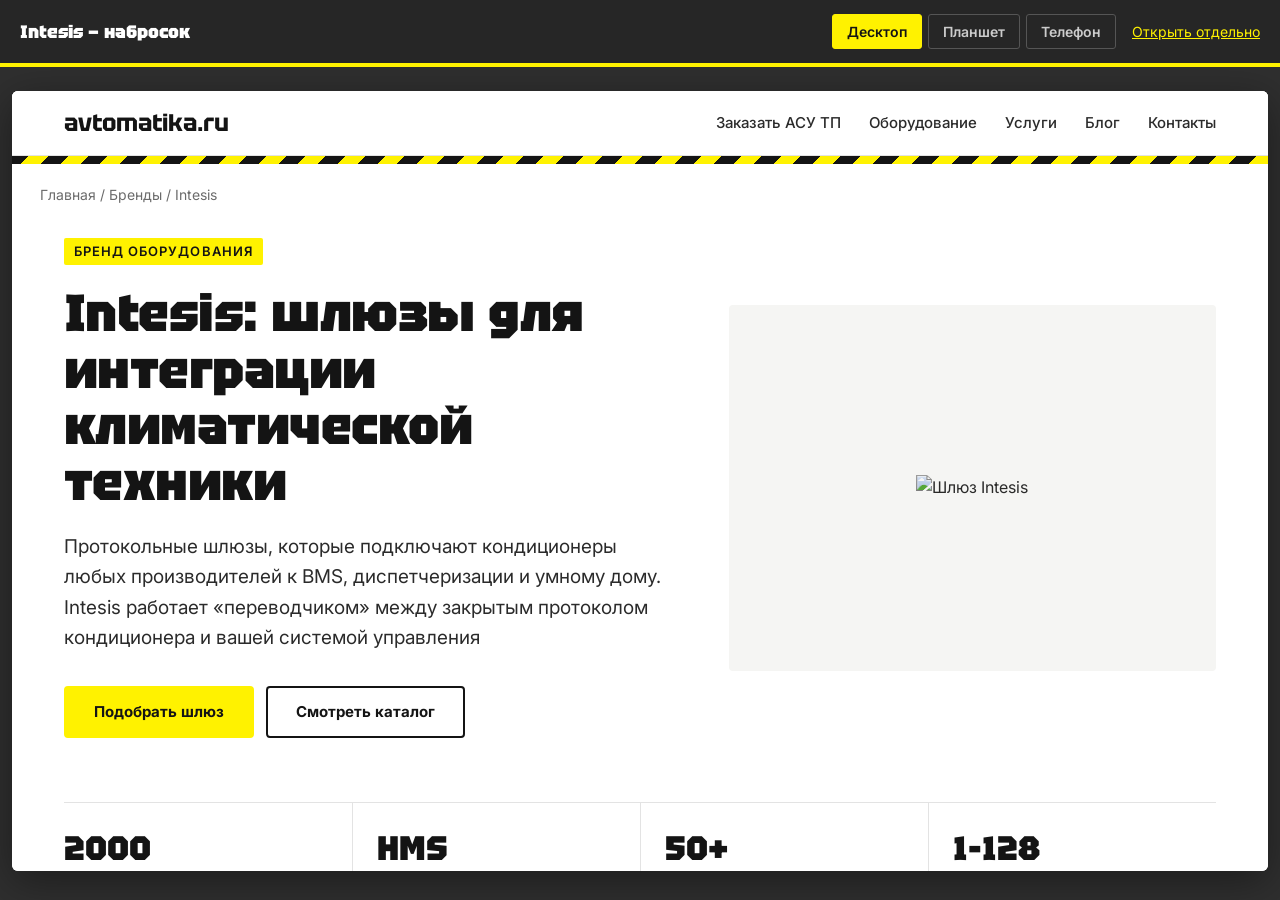
==== index.html @ df0c2a92 "Набросок редизайна страницы Intesis" ====
<!doctype html>
<html lang="ru">
<head>
<meta charset="utf-8">
<meta name="viewport" content="width=device-width, initial-scale=1">
<meta name="robots" content="noindex, nofollow">
<title>avtomatika.ru — набросок редизайна</title>
<link href="https://fonts.googleapis.com/css2?family=Inter:wght@400;600;700&family=Tektur:wght@900&display=swap" rel="stylesheet">
<style>
  *{box-sizing:border-box;margin:0;padding:0}
  body{font:400 15px/1.5 Inter,sans-serif;background:#2f2f2f;color:#ddd;min-height:100vh;display:flex;flex-direction:column}
  .bar{display:flex;align-items:center;gap:16px;flex-wrap:wrap;padding:14px 20px;background:#262626;border-bottom:4px solid #fff200}
  .bar b{font:900 18px Tektur;color:#fff;margin-right:auto}
  .tabs{display:flex;gap:6px}
  .tabs button{font:600 14px Inter;background:transparent;color:#ccc;border:1px solid #555;border-radius:3px;padding:8px 14px;cursor:pointer}
  .tabs button.on{background:#fff200;color:#141414;border-color:#fff200}
  .bar a{color:#fff200;font-size:14px}
  .stage{flex:1;display:flex;justify-content:center;padding:24px 12px;overflow:auto}
  iframe{background:#fff;border:0;border-radius:6px;box-shadow:0 10px 40px rgba(0,0,0,.4);height:calc(100vh - 120px);transition:width .25s}
</style>
</head>
<body>
<div class="bar">
  <b>Intesis — набросок</b>
  <div class="tabs">
    <button data-w="100%" class="on">Десктоп</button>
    <button data-w="820px">Планшет</button>
    <button data-w="390px">Телефон</button>
  </div>
  <a href="intesis.html" target="_blank">Открыть отдельно</a>
</div>
<div class="stage"><iframe id="f" src="intesis.html" style="width:100%"></iframe></div>
<script>
  const f=document.getElementById('f');
  const set=w=>{f.style.width=w;document.querySelectorAll('.tabs button').forEach(b=>b.classList.toggle('on',b.dataset.w===w))};
  document.querySelectorAll('.tabs button').forEach(b=>b.onclick=()=>{set(b.dataset.w);location.hash=b.textContent.trim()});
  const h=decodeURIComponent(location.hash.slice(1));
  document.querySelectorAll('.tabs button').forEach(b=>{if(b.textContent.trim()===h)set(b.dataset.w)});
</script>
</body>
</html>
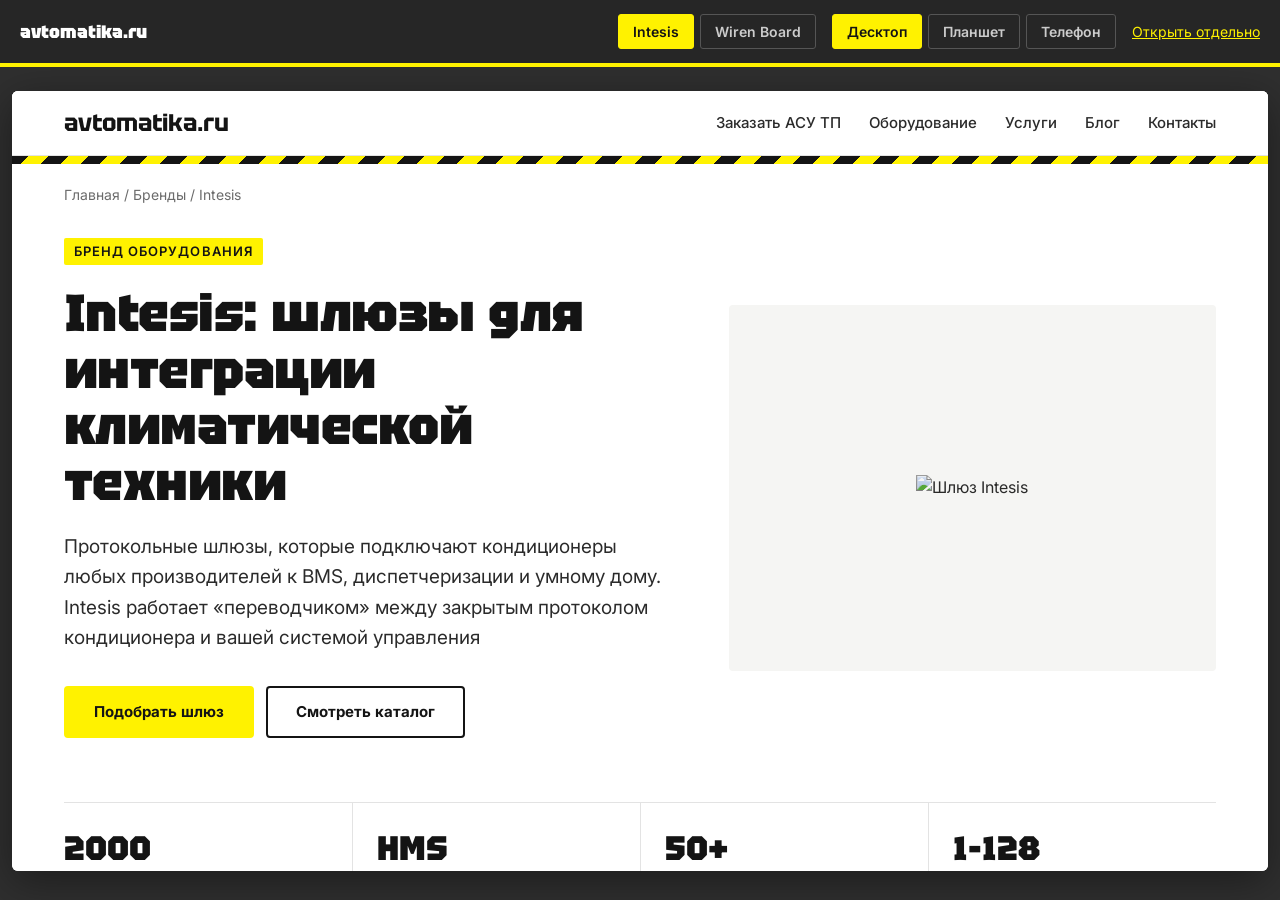
==== commit 15cbcbd7: "Wiren Board, светлая форма с инженером, линейка Intesis, общий style.css Co-Authored-By: Claude Opus" ====
--- a/index.html
+++ b/index.html
@@ -4,7 +4,7 @@
 <meta charset="utf-8">
 <meta name="viewport" content="width=device-width, initial-scale=1">
 <meta name="robots" content="noindex, nofollow">
-<title>avtomatika.ru — набросок редизайна</title>
+<title>avtomatika.ru — редизайн двух страниц</title>
 <link href="https://fonts.googleapis.com/css2?family=Inter:wght@400;600;700&family=Tektur:wght@900&display=swap" rel="stylesheet">
 <style>
   *{box-sizing:border-box;margin:0;padding:0}
@@ -21,21 +21,35 @@
 </head>
 <body>
 <div class="bar">
-  <b>Intesis — набросок</b>
-  <div class="tabs">
+  <b>avtomatika.ru</b>
+  <div class="tabs pages">
+    <button data-p="intesis.html" class="on">Intesis</button>
+    <button data-p="wiren-board.html">Wiren Board</button>
+  </div>
+  <div class="tabs sizes">
     <button data-w="100%" class="on">Десктоп</button>
     <button data-w="820px">Планшет</button>
     <button data-w="390px">Телефон</button>
   </div>
-  <a href="intesis.html" target="_blank">Открыть отдельно</a>
+  <a id="solo" href="intesis.html" target="_blank">Открыть отдельно</a>
 </div>
 <div class="stage"><iframe id="f" src="intesis.html" style="width:100%"></iframe></div>
 <script>
-  const f=document.getElementById('f');
-  const set=w=>{f.style.width=w;document.querySelectorAll('.tabs button').forEach(b=>b.classList.toggle('on',b.dataset.w===w))};
-  document.querySelectorAll('.tabs button').forEach(b=>b.onclick=()=>{set(b.dataset.w);location.hash=b.textContent.trim()});
-  const h=decodeURIComponent(location.hash.slice(1));
-  document.querySelectorAll('.tabs button').forEach(b=>{if(b.textContent.trim()===h)set(b.dataset.w)});
+  const f=document.getElementById('f'),solo=document.getElementById('solo');
+  const st={p:'intesis.html',w:'100%'};
+  const apply=()=>{
+    if(!f.src.endsWith(st.p))f.src=st.p;
+    f.style.width=st.w;solo.href=st.p;
+    document.querySelectorAll('.sizes button').forEach(b=>b.classList.toggle('on',b.dataset.w===st.w));
+    document.querySelectorAll('.pages button').forEach(b=>b.classList.toggle('on',b.dataset.p===st.p));
+    history.replaceState(null,'','#'+st.p.replace('.html','')+'/'+st.w);
+  };
+  document.querySelectorAll('.sizes button').forEach(b=>b.onclick=()=>{st.w=b.dataset.w;apply()});
+  document.querySelectorAll('.pages button').forEach(b=>b.onclick=()=>{st.p=b.dataset.p;apply()});
+  const [p,w]=decodeURIComponent(location.hash.slice(1)).split('/');
+  if(p==='wiren-board')st.p='wiren-board.html';
+  if(['100%','820px','390px'].includes(w))st.w=w;
+  apply();
 </script>
 </body>
 </html>
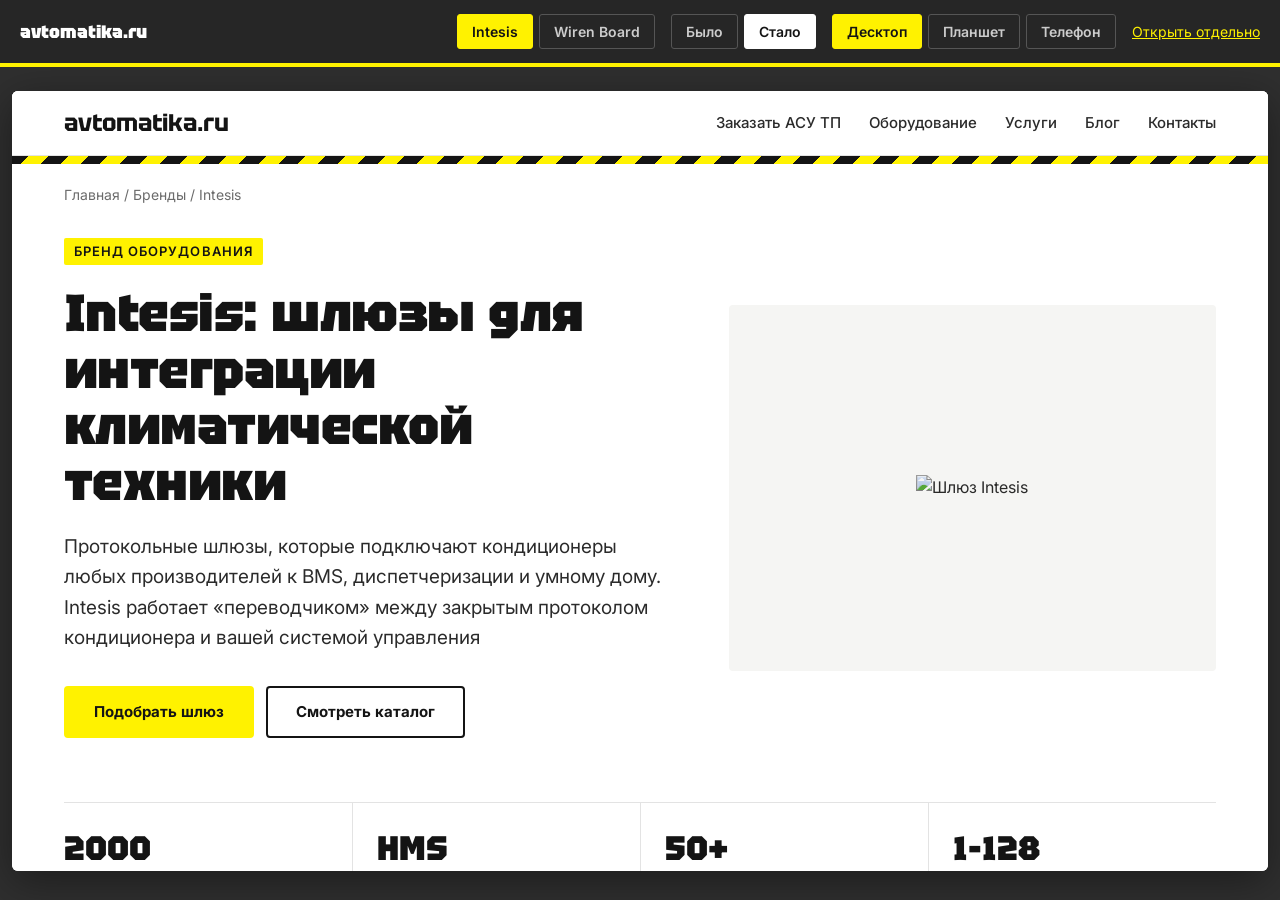
==== commit f60b39ee: "Переключатель было/стало: «было» показывает живую страницу сайта Co-Authored-By: Claude Opus 5.5 <no" ====
--- a/index.html
+++ b/index.html
@@ -14,6 +14,7 @@
   .tabs{display:flex;gap:6px}
   .tabs button{font:600 14px Inter;background:transparent;color:#ccc;border:1px solid #555;border-radius:3px;padding:8px 14px;cursor:pointer}
   .tabs button.on{background:#fff200;color:#141414;border-color:#fff200}
+  .ver button.on{background:#fff;color:#141414;border-color:#fff}
   .bar a{color:#fff200;font-size:14px}
   .stage{flex:1;display:flex;justify-content:center;padding:24px 12px;overflow:auto}
   iframe{background:#fff;border:0;border-radius:6px;box-shadow:0 10px 40px rgba(0,0,0,.4);height:calc(100vh - 120px);transition:width .25s}
@@ -26,6 +27,10 @@
     <button data-p="intesis.html" class="on">Intesis</button>
     <button data-p="wiren-board.html">Wiren Board</button>
   </div>
+  <div class="tabs ver">
+    <button data-v="old">Было</button>
+    <button data-v="new" class="on">Стало</button>
+  </div>
   <div class="tabs sizes">
     <button data-w="100%" class="on">Десктоп</button>
     <button data-w="820px">Планшет</button>
@@ -36,19 +41,24 @@
 <div class="stage"><iframe id="f" src="intesis.html" style="width:100%"></iframe></div>
 <script>
   const f=document.getElementById('f'),solo=document.getElementById('solo');
-  const st={p:'intesis.html',w:'100%'};
+  const st={p:'intesis.html',w:'100%',v:'new'};
+  const live={'intesis.html':'https://avtomatika.ru/brands/Intesis','wiren-board.html':'https://avtomatika.ru/uslugi/programmirovanie-wiren-board'};
   const apply=()=>{
-    if(!f.src.endsWith(st.p))f.src=st.p;
-    f.style.width=st.w;solo.href=st.p;
+    const src=st.v==='old'?live[st.p]:st.p;
+    if(f.getAttribute('src')!==src)f.setAttribute('src',src);
+    f.style.width=st.w;solo.href=src;
+    document.querySelectorAll('.ver button').forEach(b=>b.classList.toggle('on',b.dataset.v===st.v));
     document.querySelectorAll('.sizes button').forEach(b=>b.classList.toggle('on',b.dataset.w===st.w));
     document.querySelectorAll('.pages button').forEach(b=>b.classList.toggle('on',b.dataset.p===st.p));
-    history.replaceState(null,'','#'+st.p.replace('.html','')+'/'+st.w);
+    history.replaceState(null,'','#'+st.p.replace('.html','')+'/'+st.w+'/'+st.v);
   };
   document.querySelectorAll('.sizes button').forEach(b=>b.onclick=()=>{st.w=b.dataset.w;apply()});
   document.querySelectorAll('.pages button').forEach(b=>b.onclick=()=>{st.p=b.dataset.p;apply()});
-  const [p,w]=decodeURIComponent(location.hash.slice(1)).split('/');
+  document.querySelectorAll('.ver button').forEach(b=>b.onclick=()=>{st.v=b.dataset.v;apply()});
+  const [p,w,v]=decodeURIComponent(location.hash.slice(1)).split('/');
   if(p==='wiren-board')st.p='wiren-board.html';
   if(['100%','820px','390px'].includes(w))st.w=w;
+  if(v==='old')st.v='old';
   apply();
 </script>
 </body>
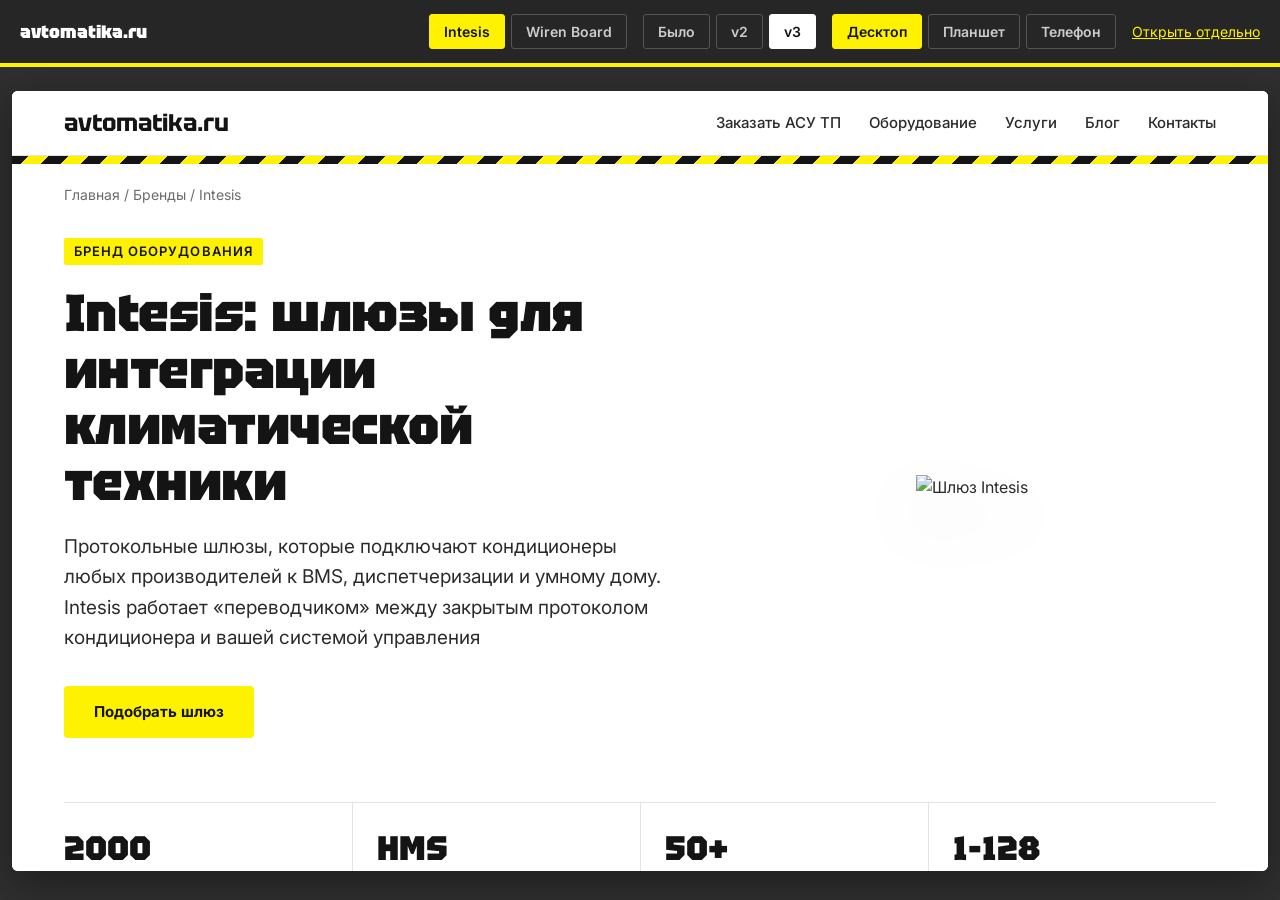
==== commit 27cf4f48: "Витрина: Было / v2 / v3, прошлая версия лежит в v2/ Co-Authored-By: Claude Opus 5.5 <noreply@anthrop" ====
--- a/index.html
+++ b/index.html
@@ -29,7 +29,8 @@
   </div>
   <div class="tabs ver">
     <button data-v="old">Было</button>
-    <button data-v="new" class="on">Стало</button>
+    <button data-v="v2">v2</button>
+    <button data-v="new" class="on">v3</button>
   </div>
   <div class="tabs sizes">
     <button data-w="100%" class="on">Десктоп</button>
@@ -41,24 +42,25 @@
 <div class="stage"><iframe id="f" src="intesis.html" style="width:100%"></iframe></div>
 <script>
   const f=document.getElementById('f'),solo=document.getElementById('solo');
+  const sizes={'100%':'desktop','820px':'tablet','390px':'phone'};
   const st={p:'intesis.html',w:'100%',v:'new'};
   const live={'intesis.html':'https://avtomatika.ru/brands/Intesis','wiren-board.html':'https://avtomatika.ru/uslugi/programmirovanie-wiren-board'};
   const apply=()=>{
-    const src=st.v==='old'?live[st.p]:st.p;
+    const src=st.v==='old'?live[st.p]:st.v==='v2'?'v2/'+st.p:st.p;
     if(f.getAttribute('src')!==src)f.setAttribute('src',src);
     f.style.width=st.w;solo.href=src;
     document.querySelectorAll('.ver button').forEach(b=>b.classList.toggle('on',b.dataset.v===st.v));
     document.querySelectorAll('.sizes button').forEach(b=>b.classList.toggle('on',b.dataset.w===st.w));
     document.querySelectorAll('.pages button').forEach(b=>b.classList.toggle('on',b.dataset.p===st.p));
-    history.replaceState(null,'','#'+st.p.replace('.html','')+'/'+st.w+'/'+st.v);
+    history.replaceState(null,'','#'+st.p.replace('.html','')+'/'+sizes[st.w]+'/'+st.v);
   };
   document.querySelectorAll('.sizes button').forEach(b=>b.onclick=()=>{st.w=b.dataset.w;apply()});
   document.querySelectorAll('.pages button').forEach(b=>b.onclick=()=>{st.p=b.dataset.p;apply()});
   document.querySelectorAll('.ver button').forEach(b=>b.onclick=()=>{st.v=b.dataset.v;apply()});
-  const [p,w,v]=decodeURIComponent(location.hash.slice(1)).split('/');
+  const [p,w,v]=location.hash.slice(1).split('/');
   if(p==='wiren-board')st.p='wiren-board.html';
-  if(['100%','820px','390px'].includes(w))st.w=w;
-  if(v==='old')st.v='old';
+  for(const k in sizes)if(sizes[k]===w)st.w=k;
+  if(v==='old'||v==='v2')st.v=v;
   apply();
 </script>
 </body>
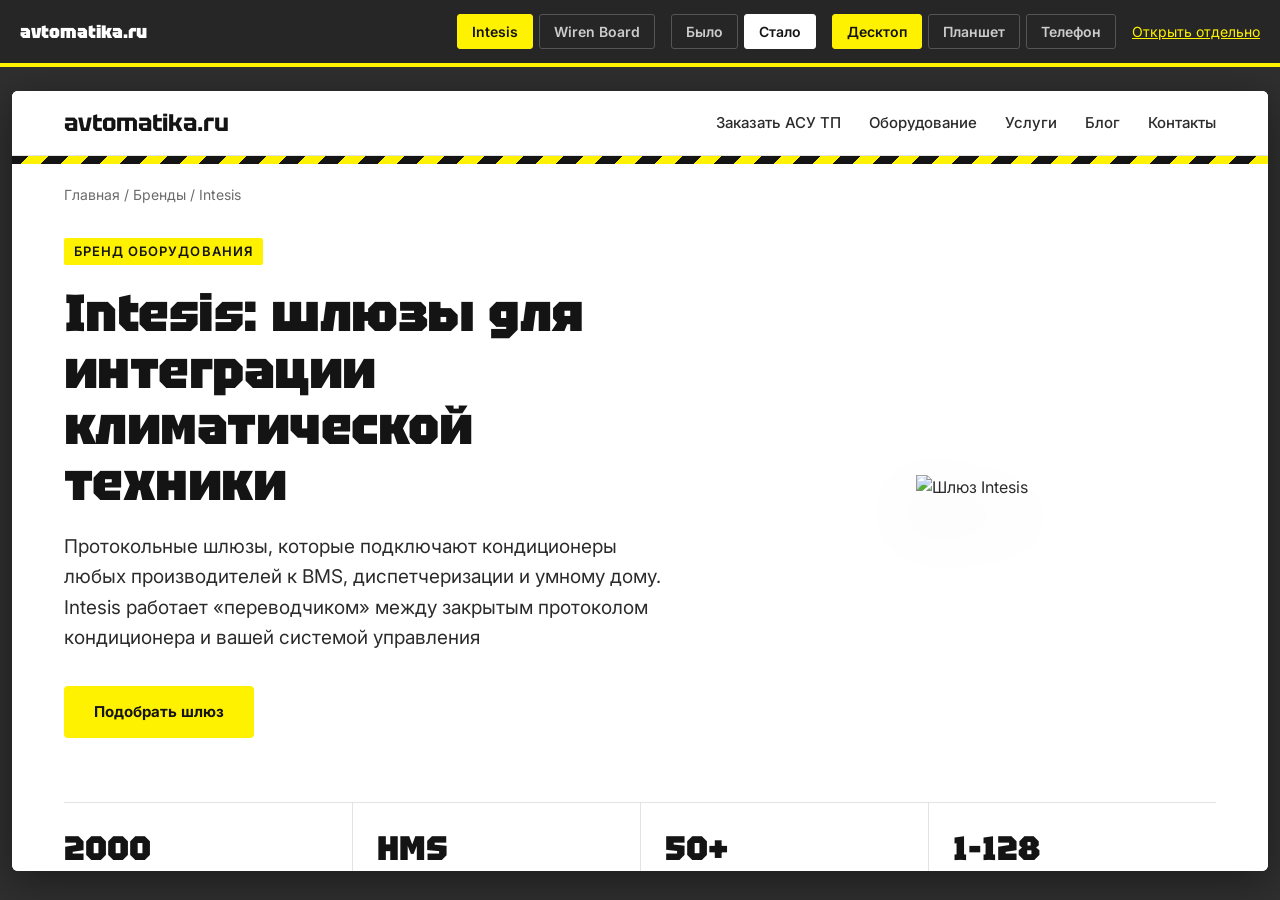
==== commit 5c577e70: "Витрина: только последний вариант, переключатель Было/Стало Co-Authored-By: Claude Opus 5.5 <noreply" ====
--- a/index.html
+++ b/index.html
@@ -29,8 +29,7 @@
   </div>
   <div class="tabs ver">
     <button data-v="old">Было</button>
-    <button data-v="v2">v2</button>
-    <button data-v="new" class="on">v3</button>
+    <button data-v="new" class="on">Стало</button>
   </div>
   <div class="tabs sizes">
     <button data-w="100%" class="on">Десктоп</button>
@@ -46,7 +45,7 @@
   const st={p:'intesis.html',w:'100%',v:'new'};
   const live={'intesis.html':'https://avtomatika.ru/brands/Intesis','wiren-board.html':'https://avtomatika.ru/uslugi/programmirovanie-wiren-board'};
   const apply=()=>{
-    const src=st.v==='old'?live[st.p]:st.v==='v2'?'v2/'+st.p:st.p;
+    const src=st.v==='old'?live[st.p]:st.p;
     if(f.getAttribute('src')!==src)f.setAttribute('src',src);
     f.style.width=st.w;solo.href=src;
     document.querySelectorAll('.ver button').forEach(b=>b.classList.toggle('on',b.dataset.v===st.v));
@@ -60,7 +59,7 @@
   const [p,w,v]=location.hash.slice(1).split('/');
   if(p==='wiren-board')st.p='wiren-board.html';
   for(const k in sizes)if(sizes[k]===w)st.w=k;
-  if(v==='old'||v==='v2')st.v=v;
+  if(v==='old')st.v='old';
   apply();
 </script>
 </body>
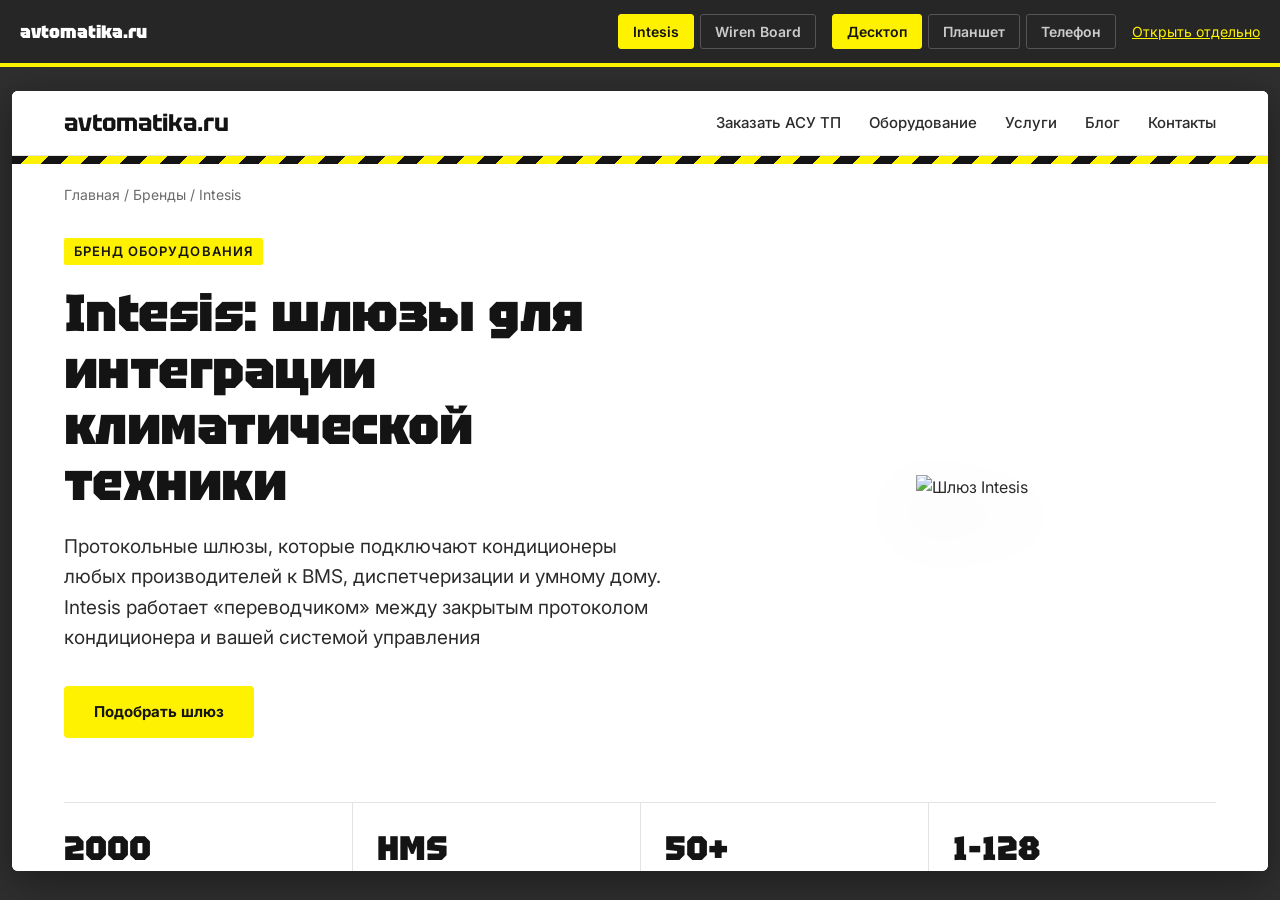
==== commit 84ca4260: "Витрина без «Было»: только новая версия Co-Authored-By: Claude Opus 5.5 <noreply@anthropic.com>" ====
--- a/index.html
+++ b/index.html
@@ -14,7 +14,6 @@
   .tabs{display:flex;gap:6px}
   .tabs button{font:600 14px Inter;background:transparent;color:#ccc;border:1px solid #555;border-radius:3px;padding:8px 14px;cursor:pointer}
   .tabs button.on{background:#fff200;color:#141414;border-color:#fff200}
-  .ver button.on{background:#fff;color:#141414;border-color:#fff}
   .bar a{color:#fff200;font-size:14px}
   .stage{flex:1;display:flex;justify-content:center;padding:24px 12px;overflow:auto}
   iframe{background:#fff;border:0;border-radius:6px;box-shadow:0 10px 40px rgba(0,0,0,.4);height:calc(100vh - 120px);transition:width .25s}
@@ -27,10 +26,6 @@
     <button data-p="intesis.html" class="on">Intesis</button>
     <button data-p="wiren-board.html">Wiren Board</button>
   </div>
-  <div class="tabs ver">
-    <button data-v="old">Было</button>
-    <button data-v="new" class="on">Стало</button>
-  </div>
   <div class="tabs sizes">
     <button data-w="100%" class="on">Десктоп</button>
     <button data-w="820px">Планшет</button>
@@ -42,24 +37,20 @@
 <script>
   const f=document.getElementById('f'),solo=document.getElementById('solo');
   const sizes={'100%':'desktop','820px':'tablet','390px':'phone'};
-  const st={p:'intesis.html',w:'100%',v:'new'};
-  const live={'intesis.html':'https://avtomatika.ru/brands/Intesis','wiren-board.html':'https://avtomatika.ru/uslugi/programmirovanie-wiren-board'};
+  const st={p:'intesis.html',w:'100%'};
   const apply=()=>{
-    const src=st.v==='old'?live[st.p]:st.p;
+    const src=st.p;
     if(f.getAttribute('src')!==src)f.setAttribute('src',src);
     f.style.width=st.w;solo.href=src;
-    document.querySelectorAll('.ver button').forEach(b=>b.classList.toggle('on',b.dataset.v===st.v));
     document.querySelectorAll('.sizes button').forEach(b=>b.classList.toggle('on',b.dataset.w===st.w));
     document.querySelectorAll('.pages button').forEach(b=>b.classList.toggle('on',b.dataset.p===st.p));
-    history.replaceState(null,'','#'+st.p.replace('.html','')+'/'+sizes[st.w]+'/'+st.v);
+    history.replaceState(null,'','#'+st.p.replace('.html','')+'/'+sizes[st.w]);
   };
   document.querySelectorAll('.sizes button').forEach(b=>b.onclick=()=>{st.w=b.dataset.w;apply()});
   document.querySelectorAll('.pages button').forEach(b=>b.onclick=()=>{st.p=b.dataset.p;apply()});
-  document.querySelectorAll('.ver button').forEach(b=>b.onclick=()=>{st.v=b.dataset.v;apply()});
   const [p,w,v]=location.hash.slice(1).split('/');
   if(p==='wiren-board')st.p='wiren-board.html';
   for(const k in sizes)if(sizes[k]===w)st.w=k;
-  if(v==='old')st.v='old';
   apply();
 </script>
 </body>
